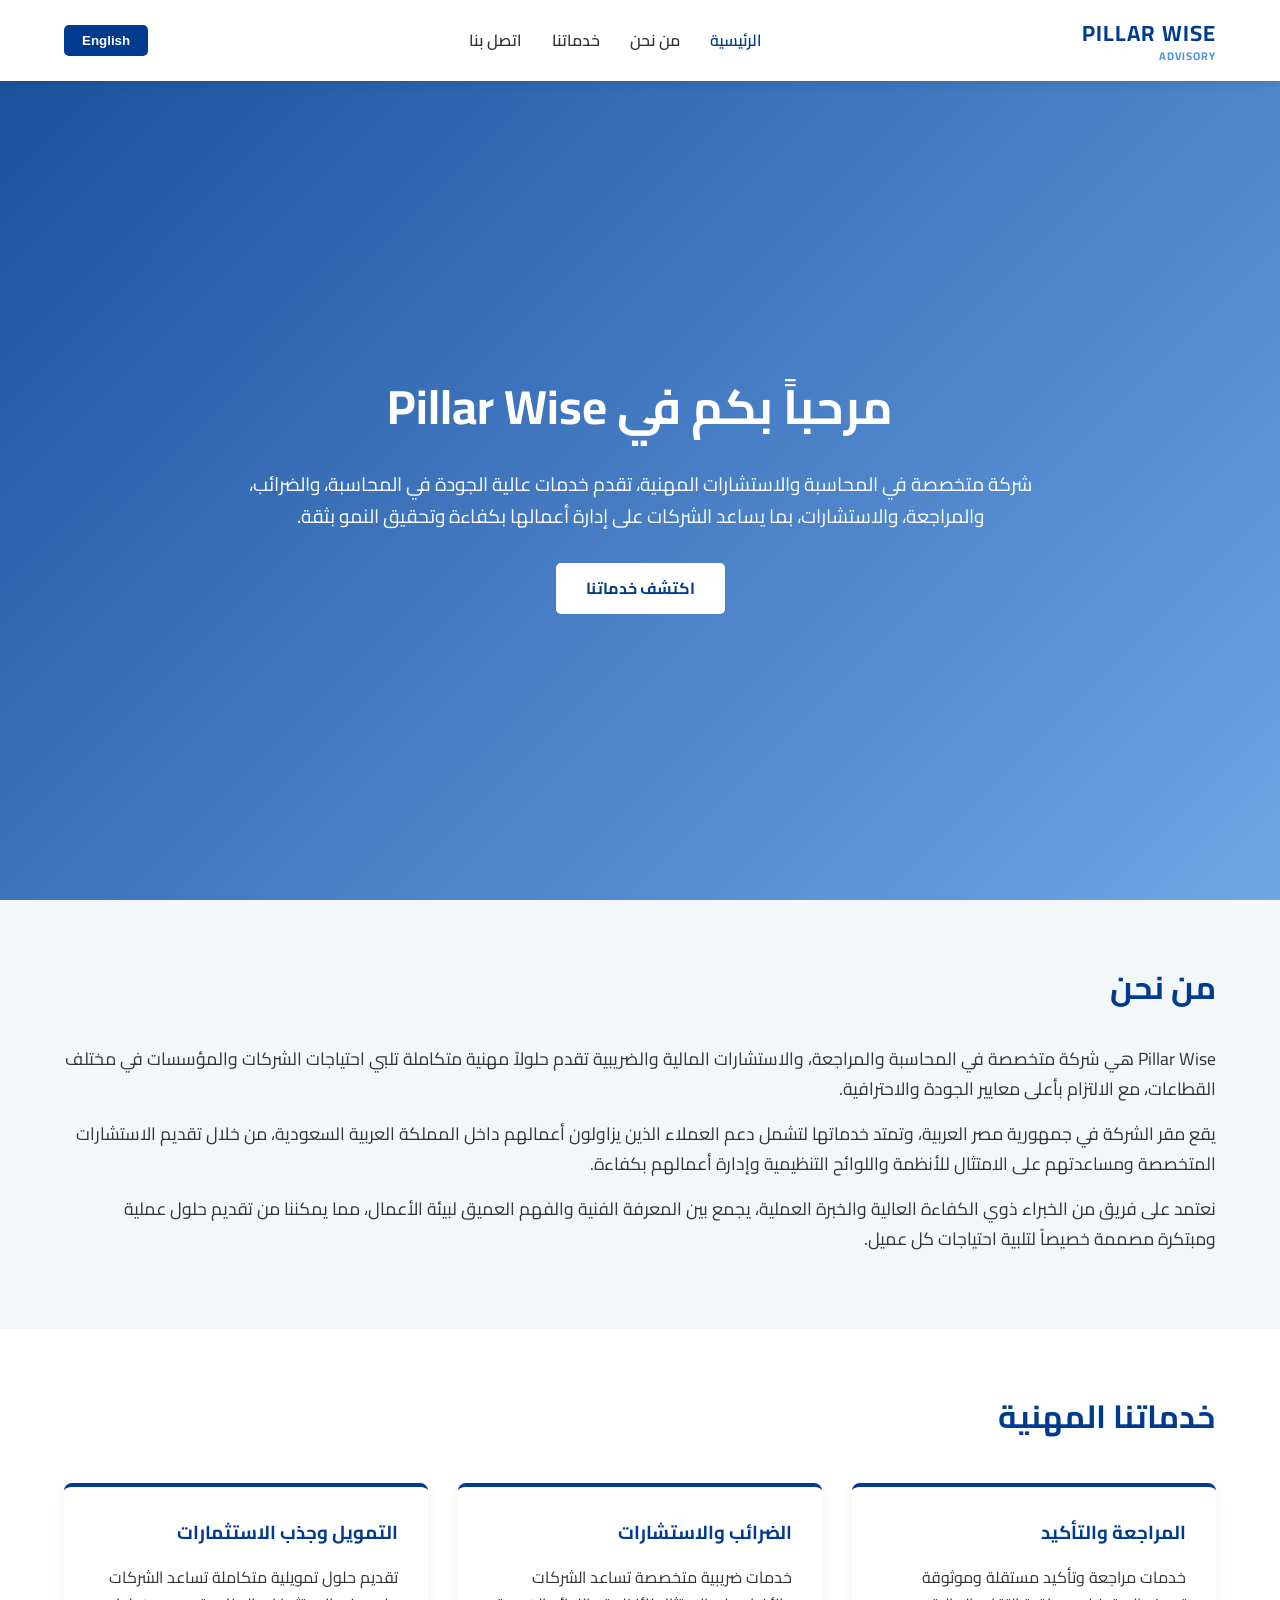
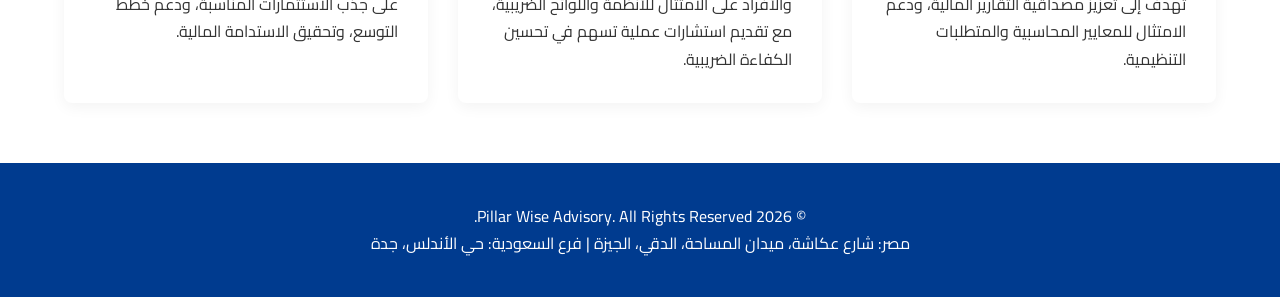
==== index.html @ e8228465 "Initial website upload" ====
<!DOCTYPE html>
<html lang="ar" dir="rtl">
<head>
    <meta charset="UTF-8">
    <meta name="viewport" content="width=device-width, initial-scale=1.0">
    <title>Pillar Wise Advisory</title>
    <link rel="stylesheet" href="style1.css">
    <!-- خطوط جوجل لتحسين المظهر ودعم اللغتين -->
    <link href="https://fonts.googleapis.com/css2?family=Cairo:wght@400;600;700&family=Inter:wght@400;600;700&display=swap" rel="stylesheet">
</head>
<body>

    <!-- الناف بار الثابتة (Fixed Navbar) -->
    <nav class="navbar">
        <div class="nav-container">
            <div class="logo">PILLAR WISE<span>ADVISORY</span></div>
            
            <!-- القائمة الافتراضية (بالعربي) -->
            <ul class="nav-links" id="navLinks">
                <li><a href="#hero" class="active" data-lang-key="nav-home">الرئيسية</a></li>
                <li><a href="#about" data-lang-key="nav-about">من نحن</a></li>
                <li><a href="#services" data-lang-key="nav-services">خدماتنا</a></li>
                <li><a href="#contact" data-lang-key="nav-contact">اتصل بنا</a></li>
            </ul>

            <!-- زرار تغيير اللغة الثابت في الناف بار -->
            <button id="langToggle" class="lang-btn">English</button>
            
            <!-- زر الموبايل منيو -->
            <div class="menu-toggle" id="mobileMenu">
                <span class="bar"></span>
                <span class="bar"></span>
                <span class="bar"></span>
            </div>
        </div>
    </nav>

    <!-- سيكشن الهيرو (الترحيب) -->
    <section id="hero" class="hero-section">
        <div class="container">
            <h1 id="heroTitle">مرحباً بكم في Pillar Wise</h1>
            <p id="heroDesc">شركة متخصصة في المحاسبة والاستشارات المهنية، تقدم خدمات عالية الجودة في المحاسبة، والضرائب، والمراجعة، والاستشارات، بما يساعد الشركات على إدارة أعمالها بكفاءة وتحقيق النمو بثقة.</p>
            <a href="#services" class="cta-btn" id="heroCta">اكتشف خدماتنا</a>
        </div>
    </section>

    <!-- سيكشن من نحن -->
    <section id="about" class="about-section">
        <div class="container">
            <h2 data-lang-key="about-title">من نحن</h2>
            <div class="about-content" id="aboutText">
                <p>Pillar Wise هي شركة متخصصة في المحاسبة والمراجعة، والاستشارات المالية والضريبية تقدم حلولاً مهنية متكاملة تلبي احتياجات الشركات والمؤسسات في مختلف القطاعات، مع الالتزام بأعلى معايير الجودة والاحترافية.</p>
                <p>يقع مقر الشركة في جمهورية مصر العربية، وتمتد خدماتها لتشمل دعم العملاء الذين يزاولون أعمالهم داخل المملكة العربية السعودية، من خلال تقديم الاستشارات المتخصصة ومساعدتهم على الامتثال للأنظمة واللوائح التنظيمية وإدارة أعمالهم بكفاءة.</p>
                <p class="extra-arabic">نعتمد على فريق من الخبراء ذوي الكفاءة العالية والخبرة العملية، يجمع بين المعرفة الفنية والفهم العميق لبيئة الأعمال، مما يمكننا من تقديم حلول عملية ومبتكرة مصممة خصيصاً لتلبية احتياجات كل عميل.</p>
            </div>
        </div>
    </section>

    <!-- سيكشن الخدمات -->
    <section id="services" class="services-section">
        <div class="container">
            <h2 data-lang-key="services-title">خدماتنا المهنية</h2>
            <div class="services-grid" id="servicesGrid">
                <!-- كارت 1 -->
                <div class="service-card">
                    <h3 data-lang-key="s1-title">المراجعة والتأكيد</h3>
                    <p data-lang-key="s1-desc">خدمات مراجعة وتأكيد مستقلة وموثوقة تهدف إلى تعزيز مصداقية التقارير المالية، ودعم الامتثال للمعايير المحاسبية والمتطلبات التنظيمية.</p>
                </div>
                <!-- كارت 2 -->
                <div class="service-card">
                    <h3 data-lang-key="s2-title">الضرائب والاستشارات</h3>
                    <p data-lang-key="s2-desc">خدمات ضريبية متخصصة تساعد الشركات والأفراد على الامتثال للأنظمة واللوائح الضريبية، مع تقديم استشارات عملية تسهم في تحسين الكفاءة الضريبية.</p>
                </div>
                <!-- كارت 3 -->
                <div class="service-card">
                    <h3 data-lang-key="s3-title">التمويل وجذب الاستثمارات</h3>
                    <p data-lang-key="s3-desc">تقديم حلول تمويلية متكاملة تساعد الشركات على جذب الاستثمارات المناسبة، ودعم خطط التوسع، وتحقيق الاستدامة المالية.</p>
                </div>
            </div>
        </div>
    </section>

    <!-- سيكشن الاتصال (الفوتر) -->
    <footer id="contact">
        <div class="container footer-container">
            <p>© 2026 Pillar Wise Advisory. All Rights Reserved.</p>
            <p id="footerContact">مصر: شارع عكاشة، ميدان المساحة، الدقي، الجيزة | فرع السعودية: حي الأندلس، جدة</p>
        </div>
    </footer>

    <script src="script.js"></script>
</body>
</html>
---- style1.css ----
/* إعدادات المتغيرات العامة والألوان المستوحاة من الـ PDF */
:root {
    --primary-color: #003B8F;     /* الأزرق الداكن الأساسي */
    --accent-color: #4A90E2;      /* الأزرق السماوي للمؤثرات والروابط */
    --bg-light: #F4F7FA;          /* لون الخلفية المريح للعين */
    --text-dark: #333333;         /* لون النصوص الأساسية */
    --text-white: #FFFFFF;
    --font-ar: 'Cairo', sans-serif;
    --font-en: 'Inter', sans-serif;
    --transition: all 0.3s ease;
}

* {
    margin: 0;
    padding: 0;
    box-sizing: border-box;
}

html {
    scroll-behavior: smooth;
}

body {
    font-family: var(--font-ar);
    color: var(--text-dark);
    background-color: #ffffff;
    line-height: 1.7;
}

/* التوجيه اللغوي الافتراضي */
html[dir="rtl"] body { font-family: var(--font-ar); }
html[dir="ltr"] body { font-family: var(--font-en); }

.container {
    width: 90%;
    max-width: 1200px;
    margin: 0 auto;
    padding: 60px 0;
}

/* الناف بار الثابتة (Fixed Navbar) */
.navbar {
    position: fixed;
    top: 0;
    left: 0;
    width: 100%;
    background-color: var(--text-white);
    box-shadow: 0 2px 10px rgba(0,0,0,0.1);
    z-index: 1000;
    padding: 15px 0;
}

.nav-container {
    display: flex;
    justify-content: space-between;
    align-items: center;
    width: 90%;
    max-width: 1200px;
    margin: 0 auto;
}

.logo {
    font-weight: 700;
    color: var(--primary-color);
    font-size: 22px;
    letter-spacing: 1px;
}

.logo span {
    display: block;
    font-size: 11px;
    color: var(--accent-color);
    margin-top: -5px;
}

.nav-links {
    display: flex;
    list-style: none;
    gap: 30px;
}

.nav-links a {
    text-decoration: none;
    color: var(--text-dark);
    font-weight: 600;
    transition: var(--transition);
}

.nav-links a:hover, .nav-links a.active {
    color: var(--primary-color);
}

/* زرار تغيير اللغة الثابت */
.lang-btn {
    background-color: var(--primary-color);
    color: var(--text-white);
    border: none;
    padding: 8px 18px;
    border-radius: 5px;
    cursor: pointer;
    font-weight: 600;
    transition: var(--transition);
}

.lang-btn:hover {
    background-color: var(--accent-color);
}

/* سيكشن الهيرو */
.hero-section {
    background: linear-gradient(135deg, rgba(0,59,143,0.9) 0%, rgba(74,144,226,0.8) 100%), url('https://images.unsplash.com/photo-1486406146926-c627a92ad1ab?q=80&w=1200') no-repeat center center/cover;
    height: 100vh;
    display: flex;
    align-items: center;
    color: var(--text-white);
    text-align: center;
    padding-top: 80px;
}

.hero-section h1 {
    font-size: 3rem;
    margin-bottom: 20px;
    font-weight: 700;
}

.hero-section p {
    font-size: 1.2rem;
    max-width: 800px;
    margin: 0 auto 30px auto;
}

.cta-btn {
    background-color: var(--text-white);
    color: var(--primary-color);
    padding: 12px 30px;
    text-decoration: none;
    border-radius: 5px;
    font-weight: 700;
    transition: var(--transition);
    display: inline-block;
}

.cta-btn:hover {
    background-color: var(--primary-color);
    color: var(--text-white);
}

/* سيكشن من نحن */
.about-section {
    background-color: var(--bg-light);
}

.about-section h2, .services-section h2 {
    font-size: 2rem;
    color: var(--primary-color);
    margin-bottom: 30px;
    position: relative;
}

.about-content p {
    margin-bottom: 15px;
    font-size: 1.1rem;
}

/* سيكشن الخدمات */
.services-grid {
    display: grid;
    grid-template-columns: repeat(auto-fit, minmax(300px, 1fr));
    gap: 30px;
    margin-top: 40px;
}

.service-card {
    background: var(--text-white);
    padding: 30px;
    border-radius: 8px;
    box-shadow: 0 4px 15px rgba(0,0,0,0.05);
    border-top: 4px solid var(--primary-color);
    transition: var(--transition);
}

.service-card:hover {
    transform: translateY(-5px);
}

.service-card h3 {
    margin-bottom: 15px;
    color: var(--primary-color);
}

/* الفوتر */
footer {
    background-color: var(--primary-color);
    color: var(--text-white);
    text-align: center;
}

.footer-container {
    padding: 40px 0;
}

/* الموبايل منيو وتجاوب التصميم (Responsive) */
.menu-toggle {
    display: none;
    flex-direction: column;
    cursor: pointer;
    gap: 5px;
}

.menu-toggle .bar {
    width: 25px;
    height: 3px;
    background-color: var(--primary-color);
    transition: var(--transition);
}

@media (max-width: 768px) {
    .menu-toggle {
        display: flex;
    }

    .nav-links {
        position: absolute;
        top: 70px;
        left: -100%;
        flex-direction: column;
        background-color: var(--text-white);
        width: 100%;
        text-align: center;
        gap: 0;
        transition: 0.4s;
        box-shadow: 0 10px 10px rgba(0,0,0,0.1);
    }

    /* التوجيه للموبايل منيو */
    html[dir="rtl"] .nav-links { left: auto; right: -100%; }
    html[dir="rtl"] .nav-links.active { right: 0; }
    html[dir="ltr"] .nav-links.active { left: 0; }

    .nav-links li {
        width: 100%;
        padding: 20px 0;
        border-bottom: 1px solid #eee;
    }

    .hero-section h1 { font-size: 2rem; }
    .hero-section p { font-size: 1rem; }
}
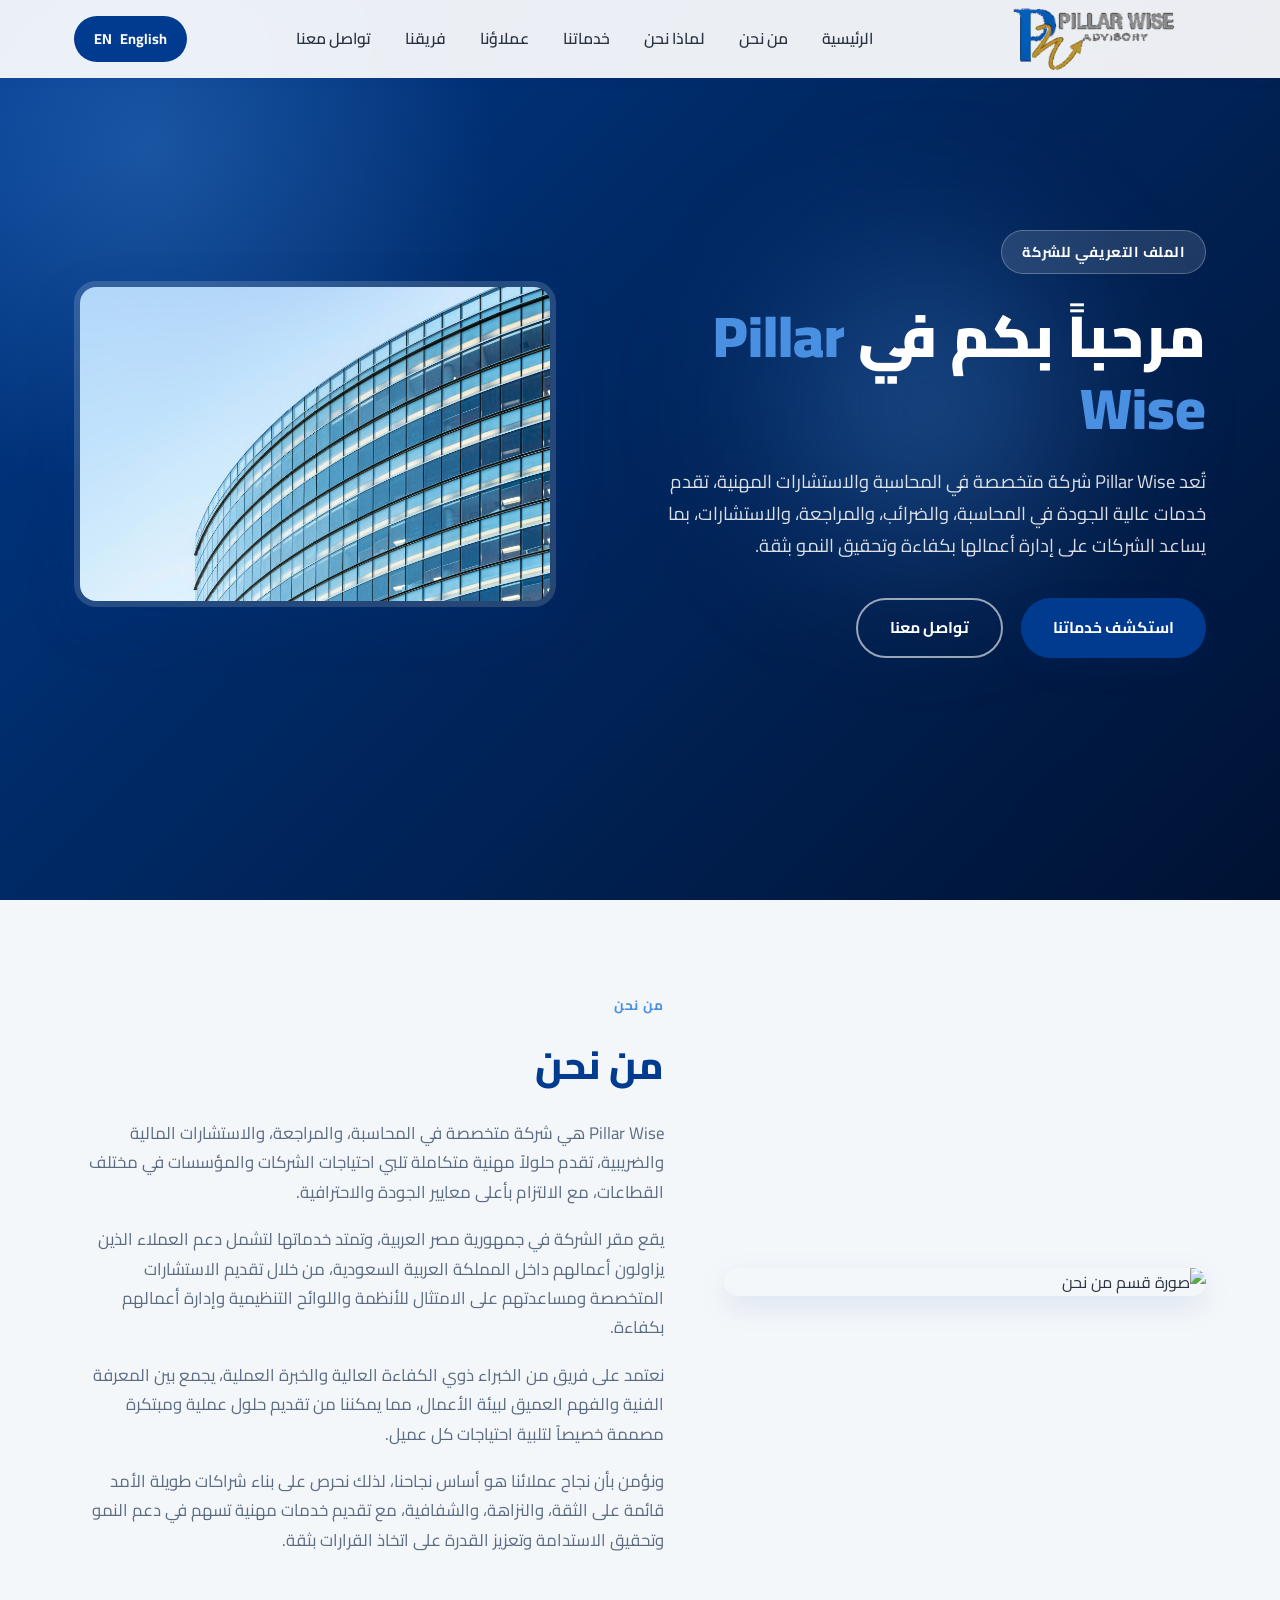
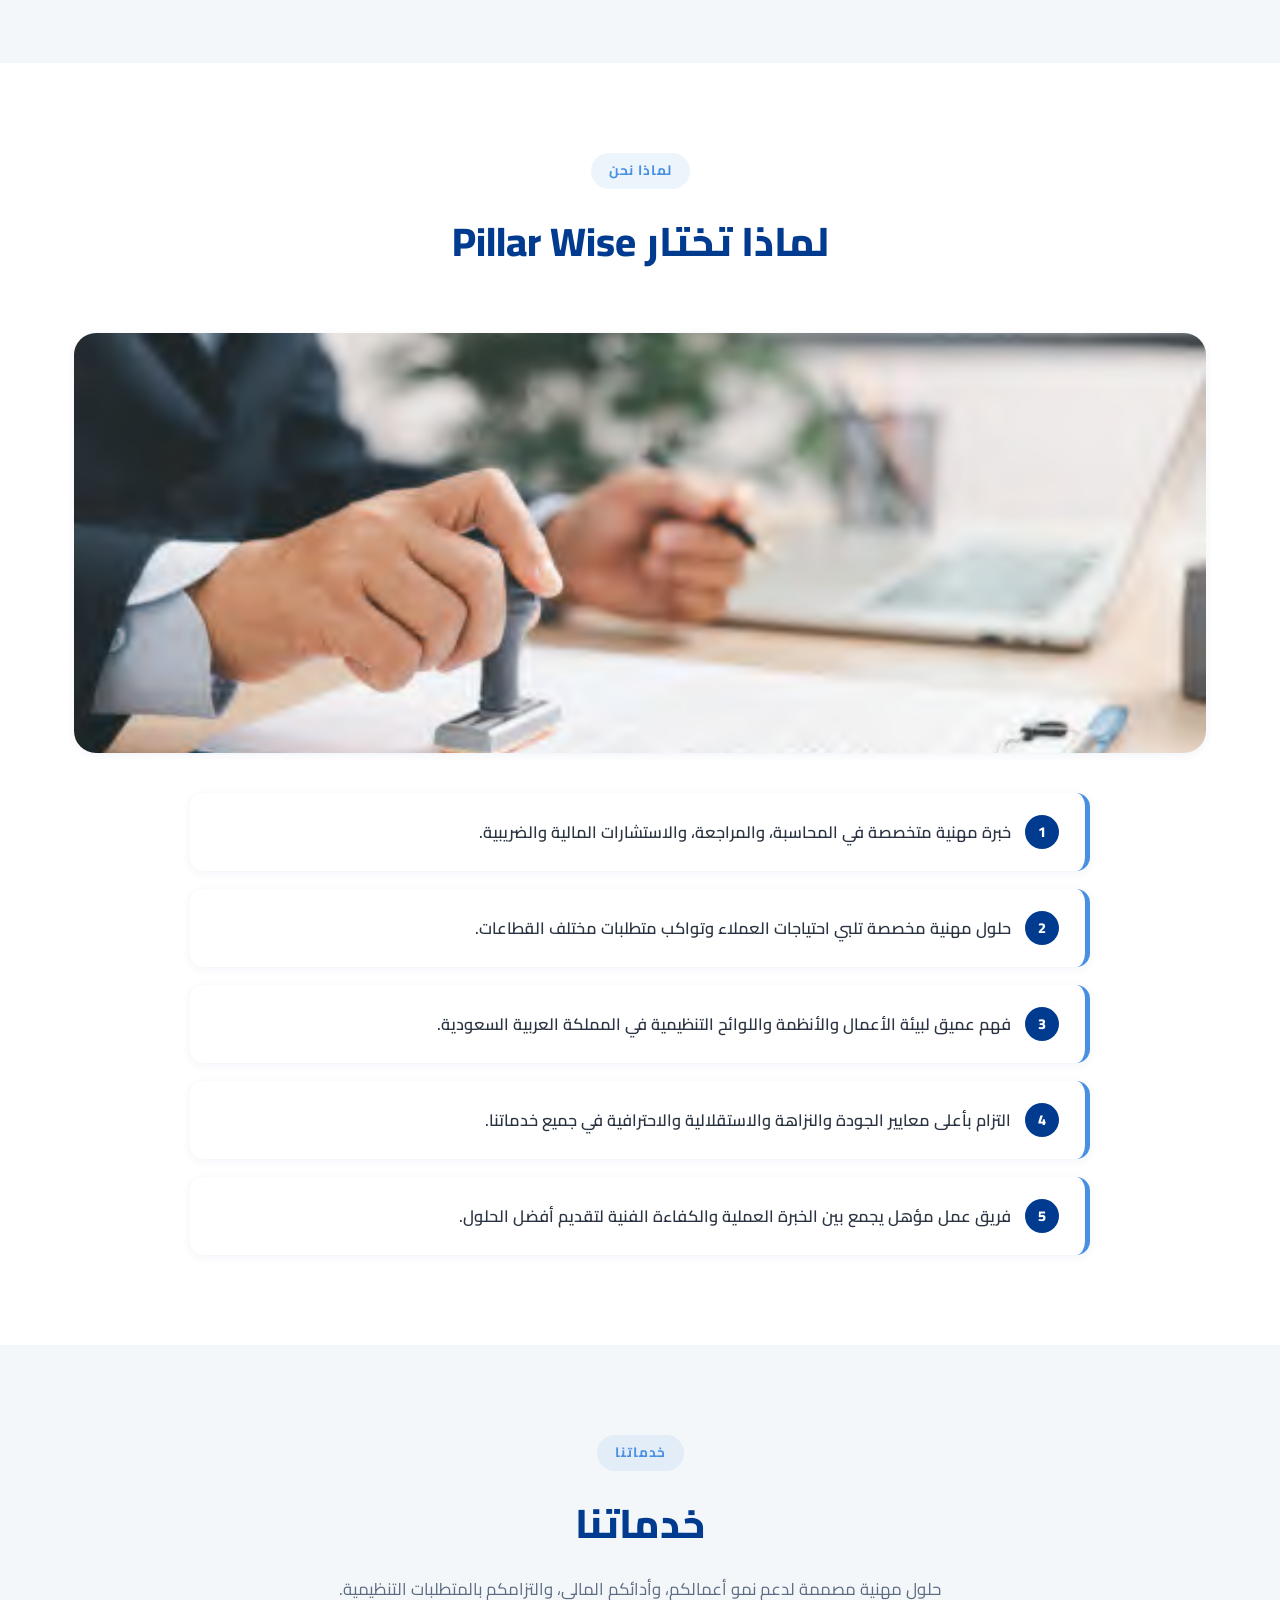
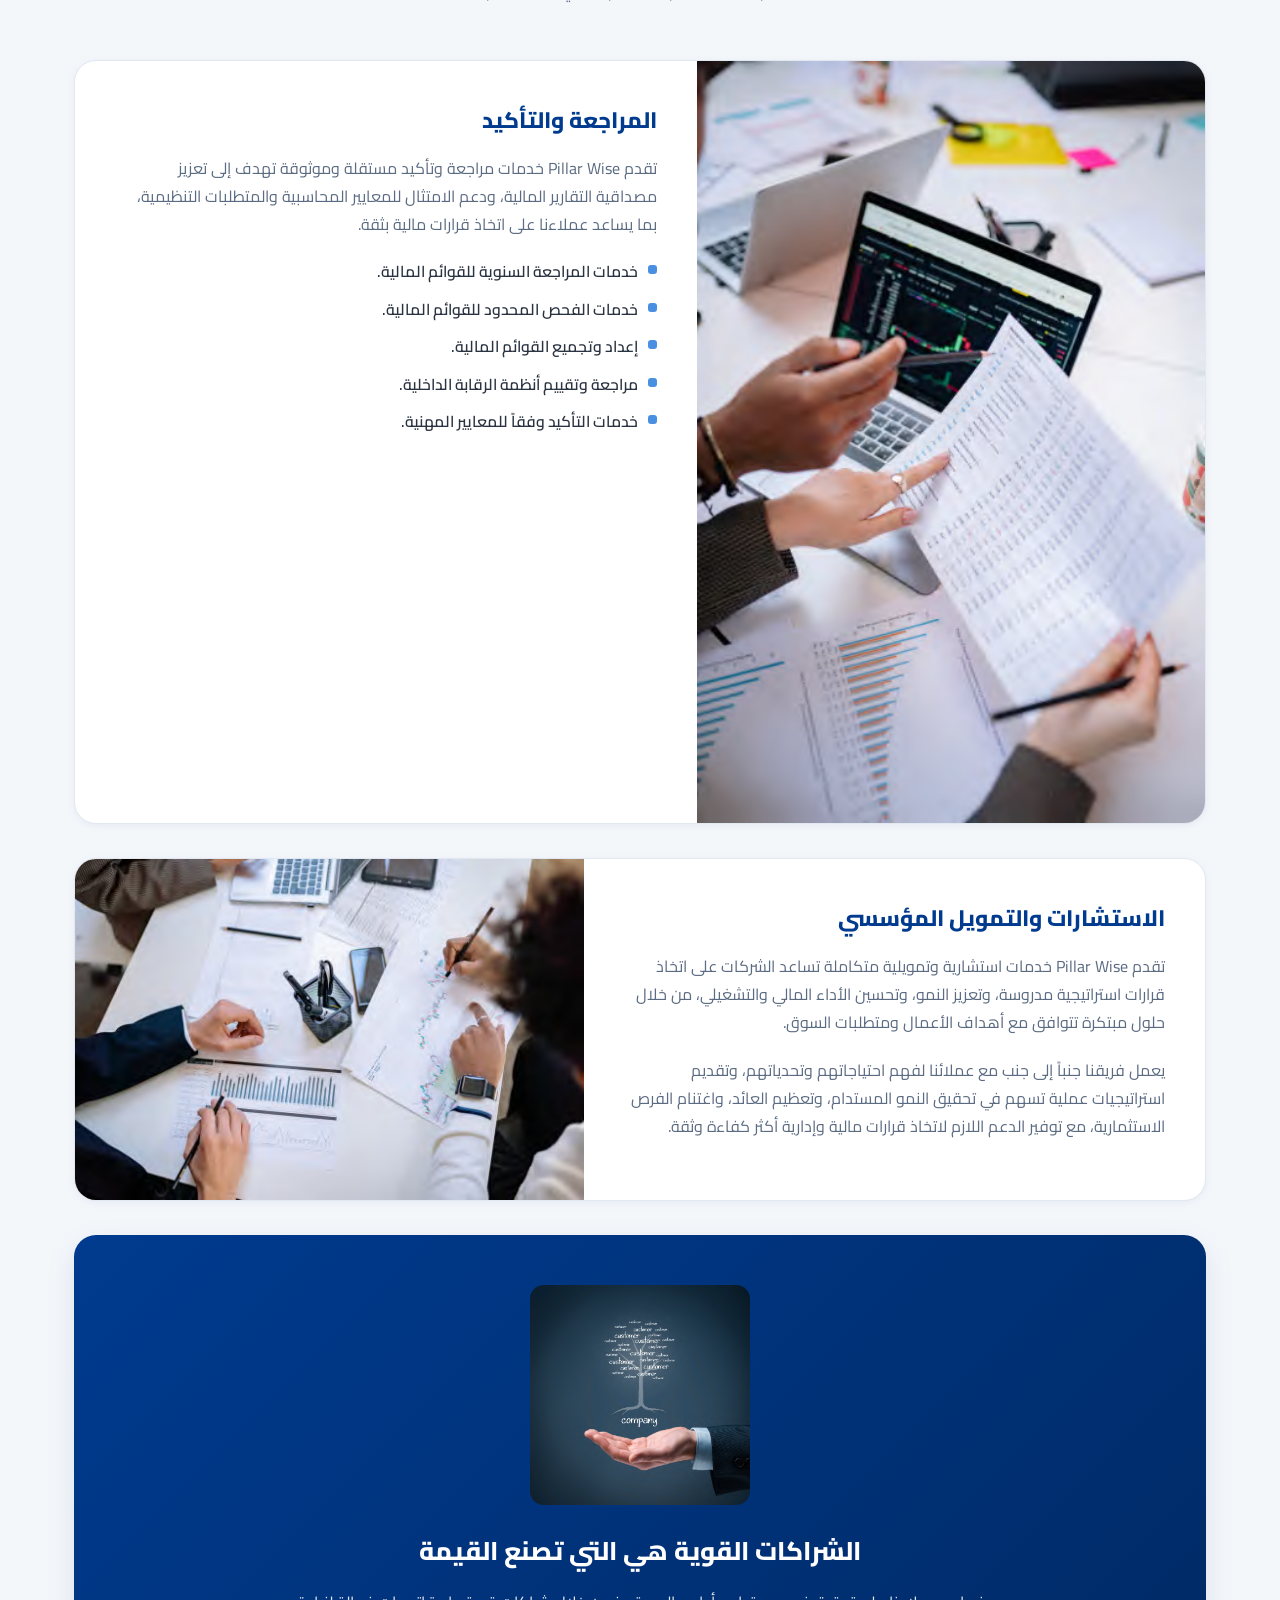
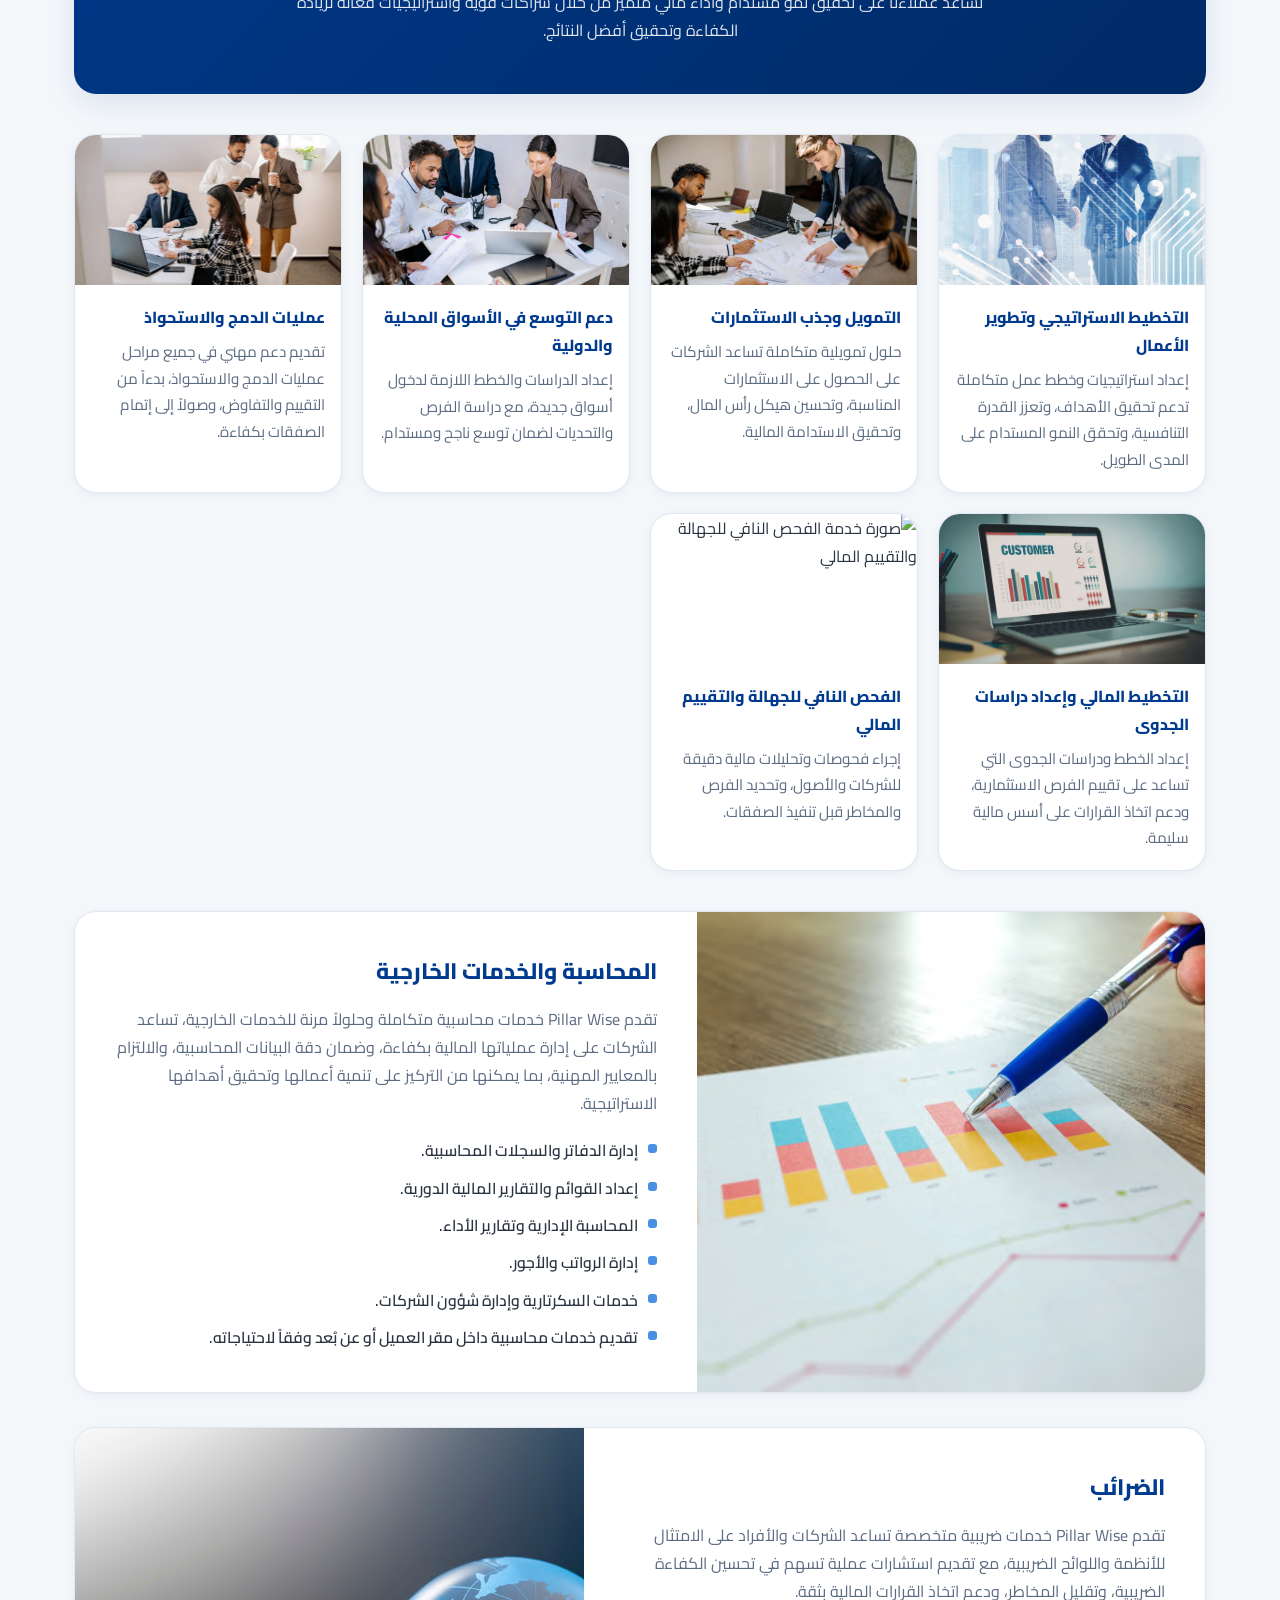
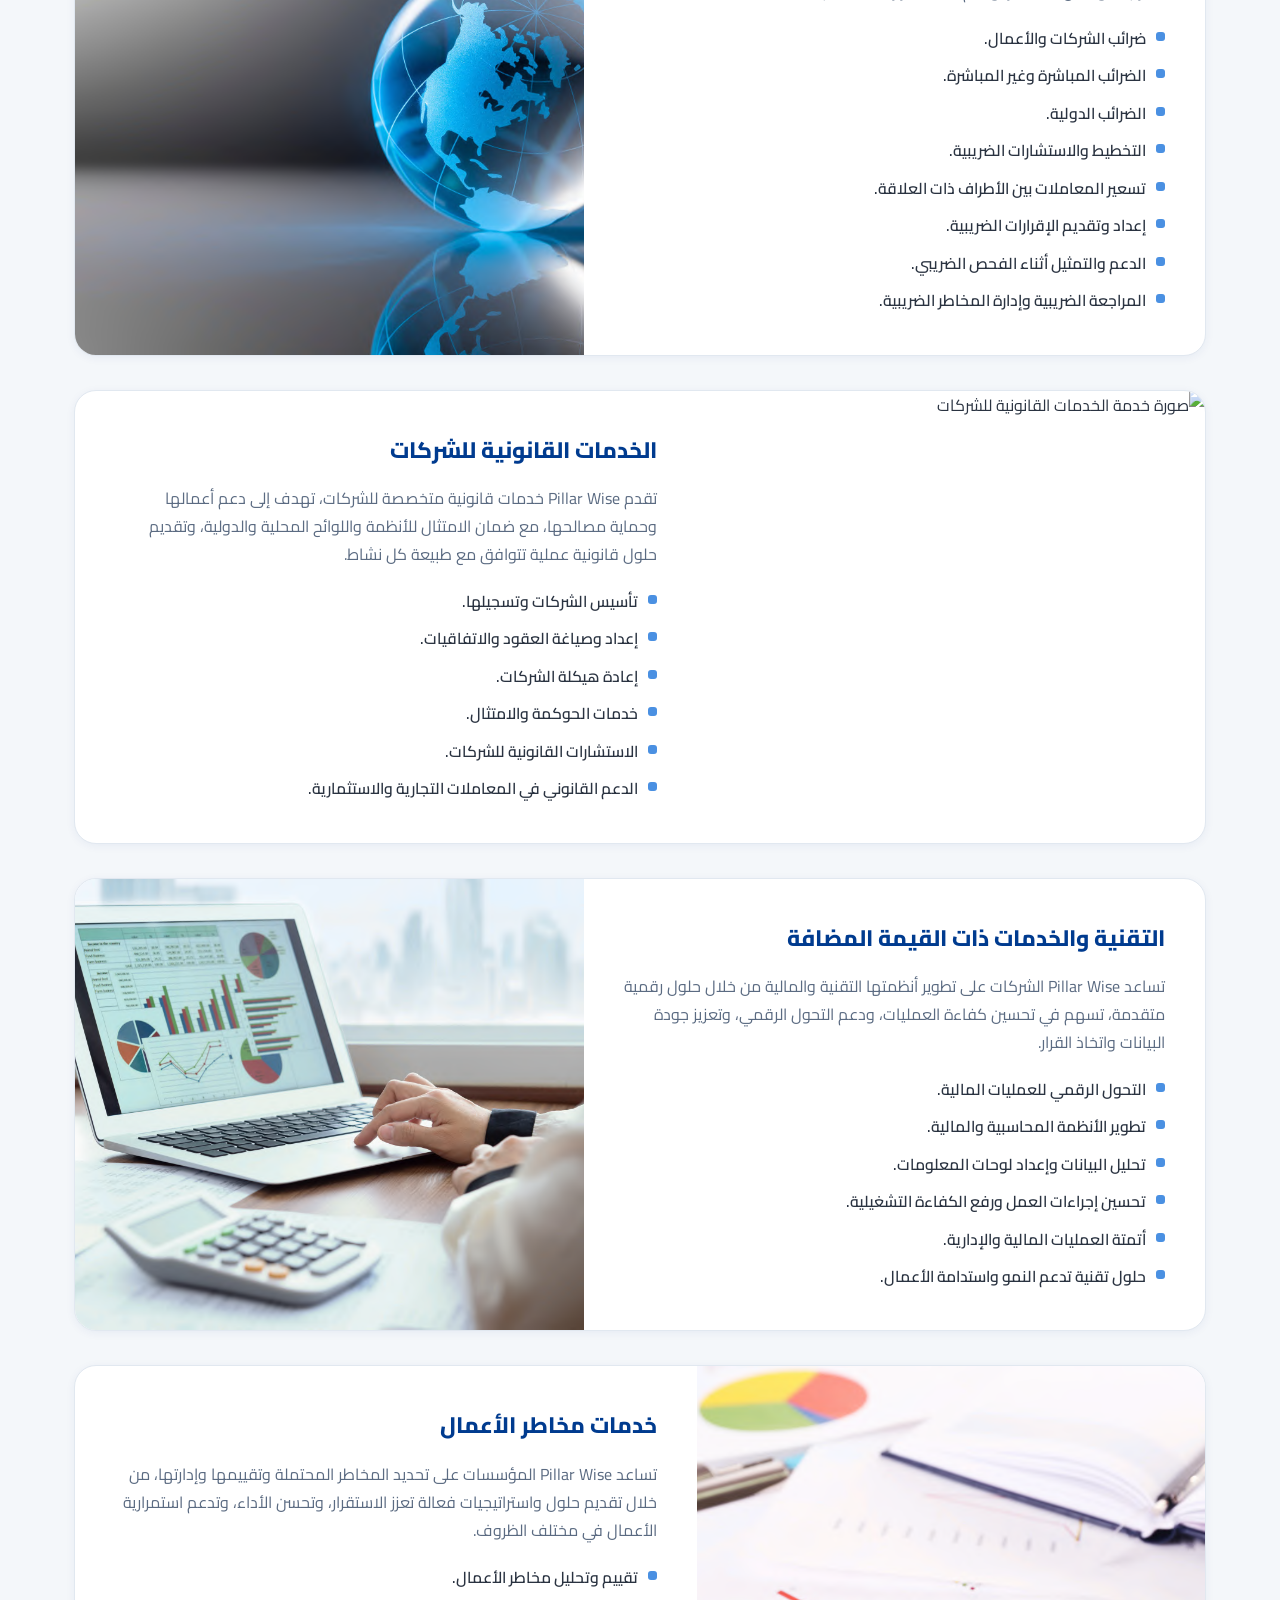
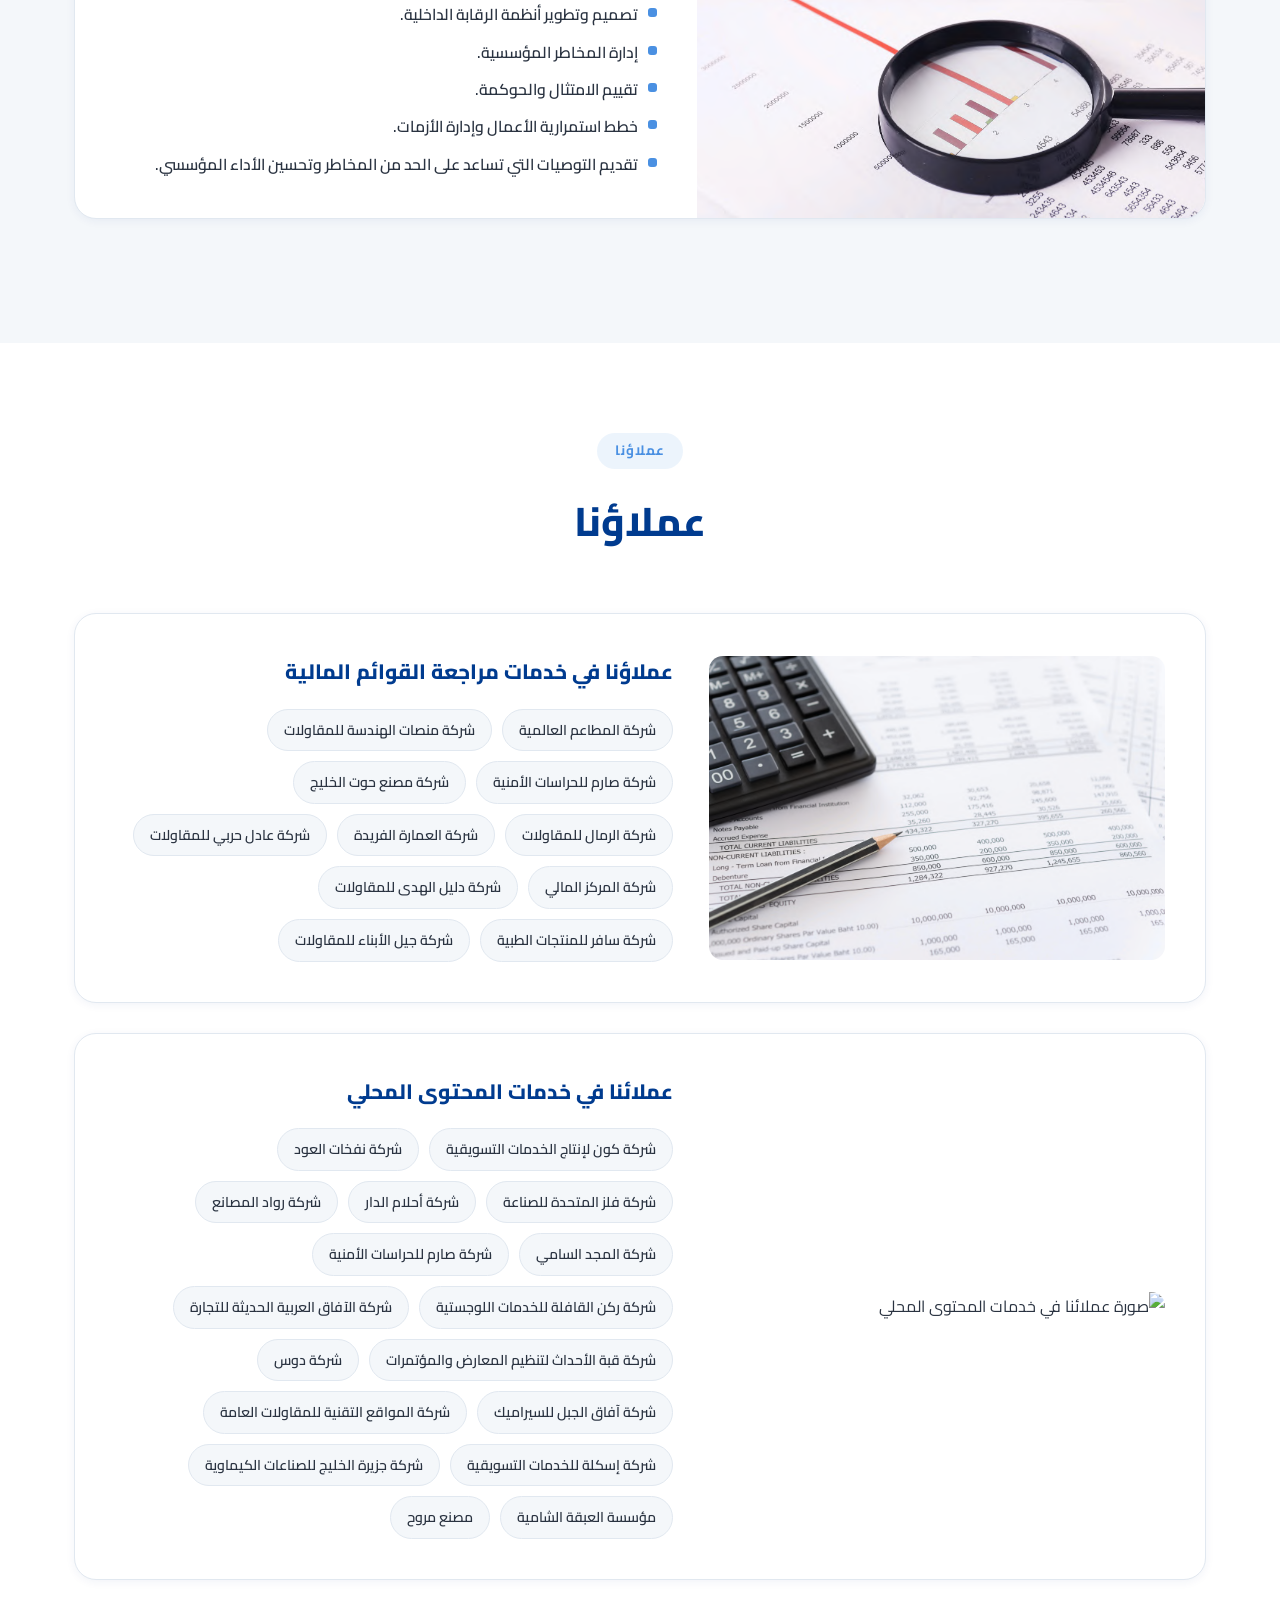
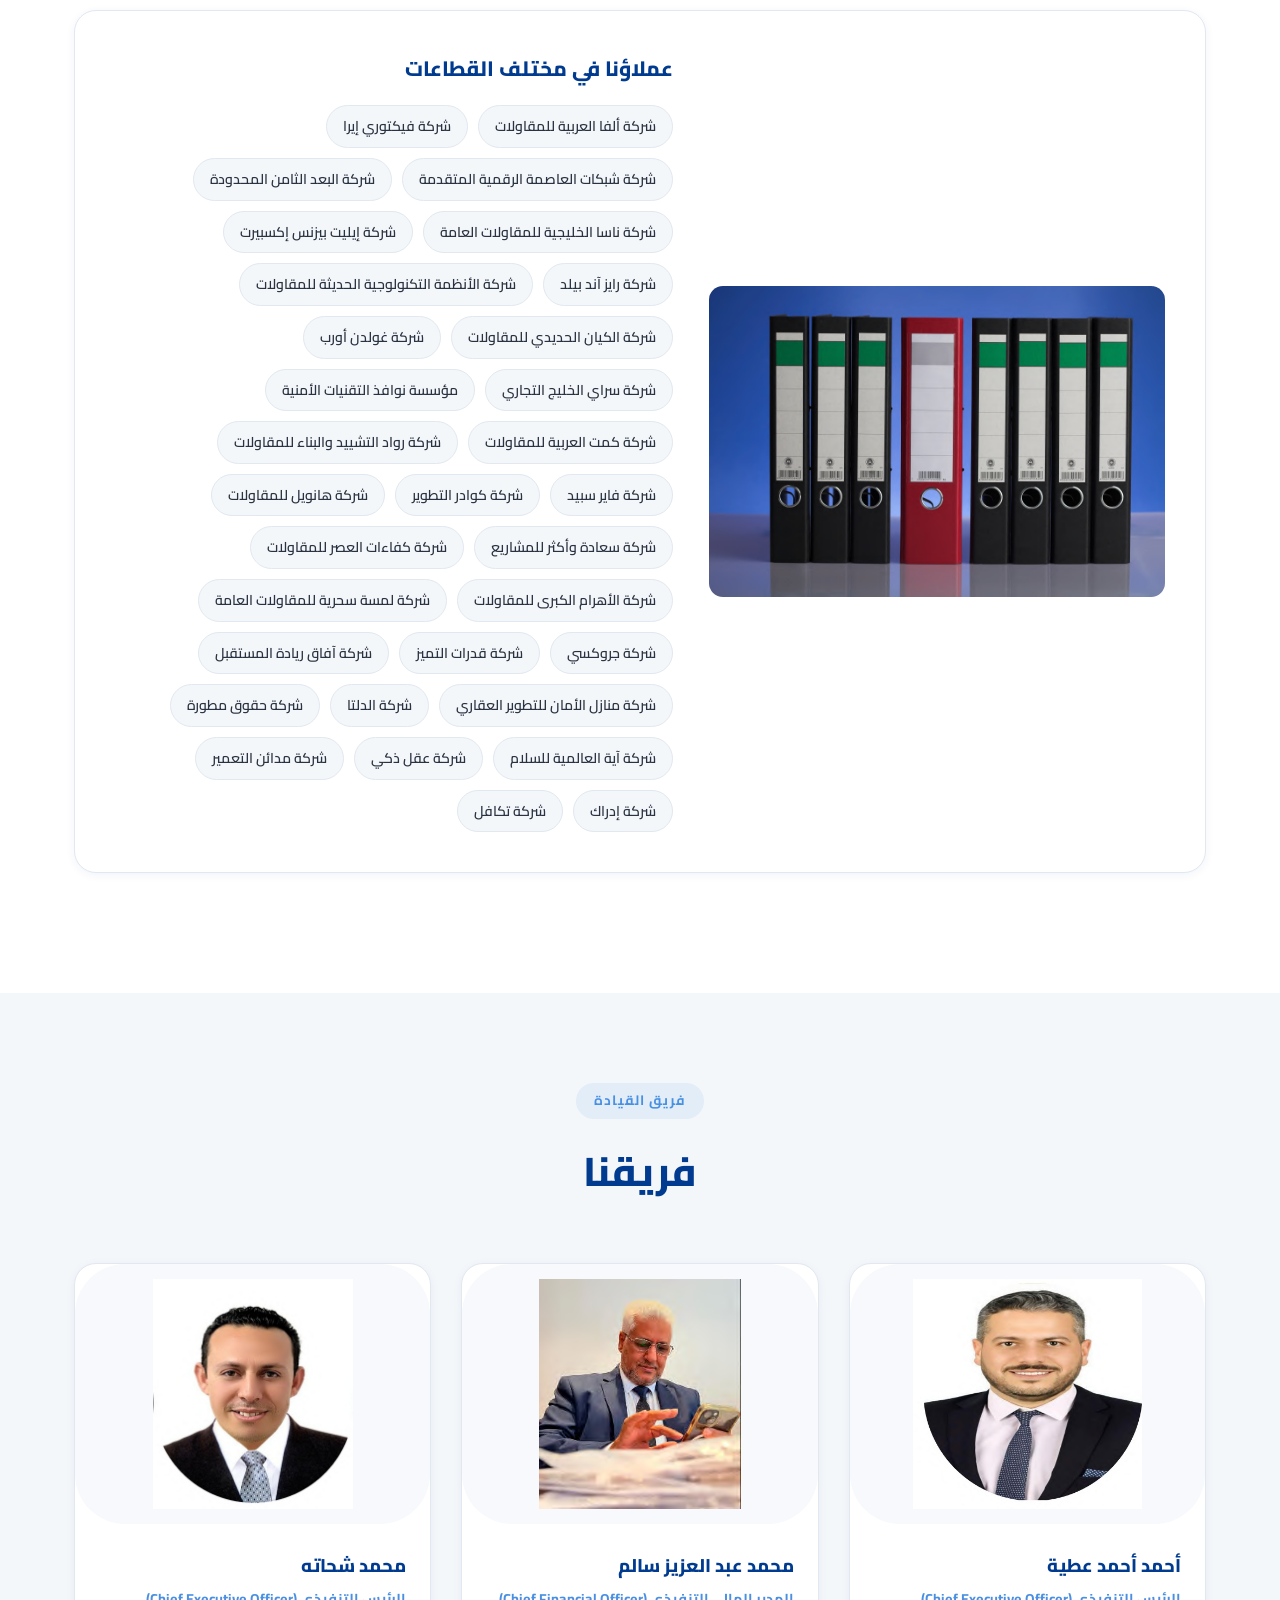
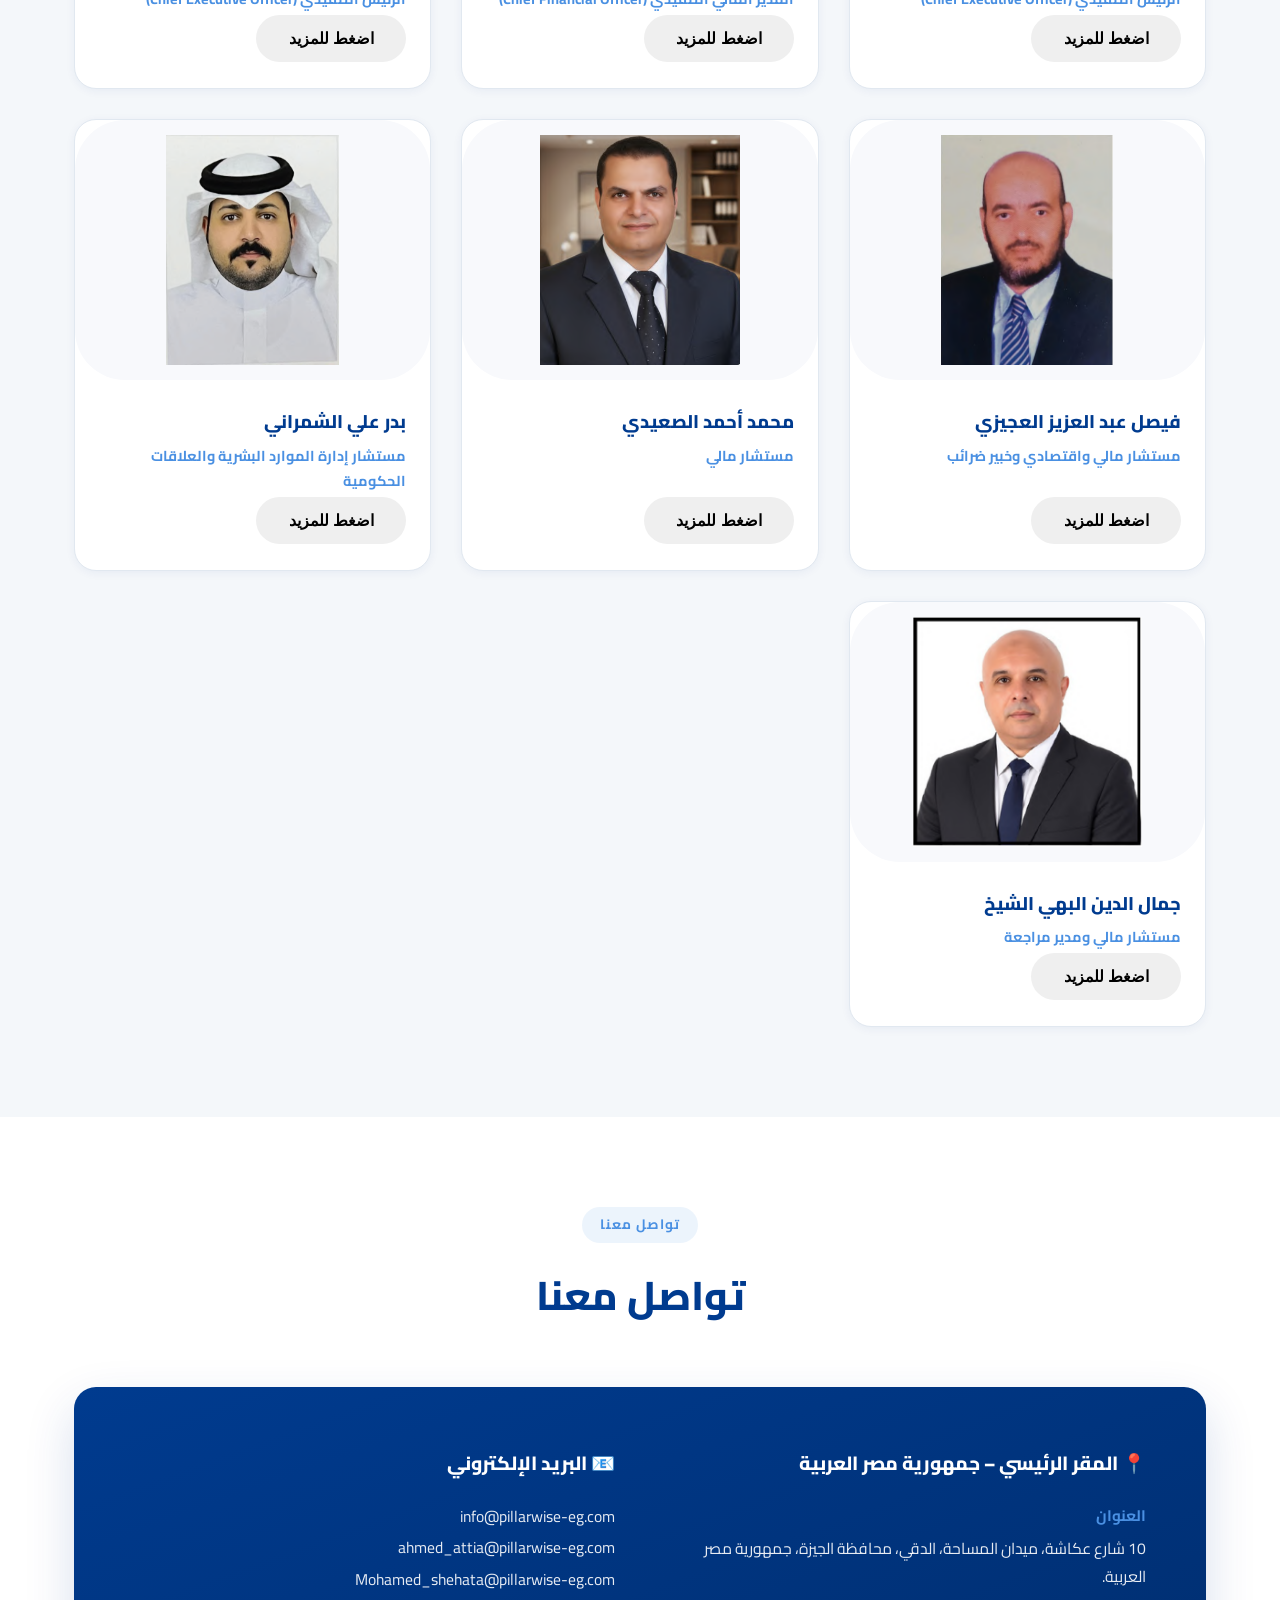
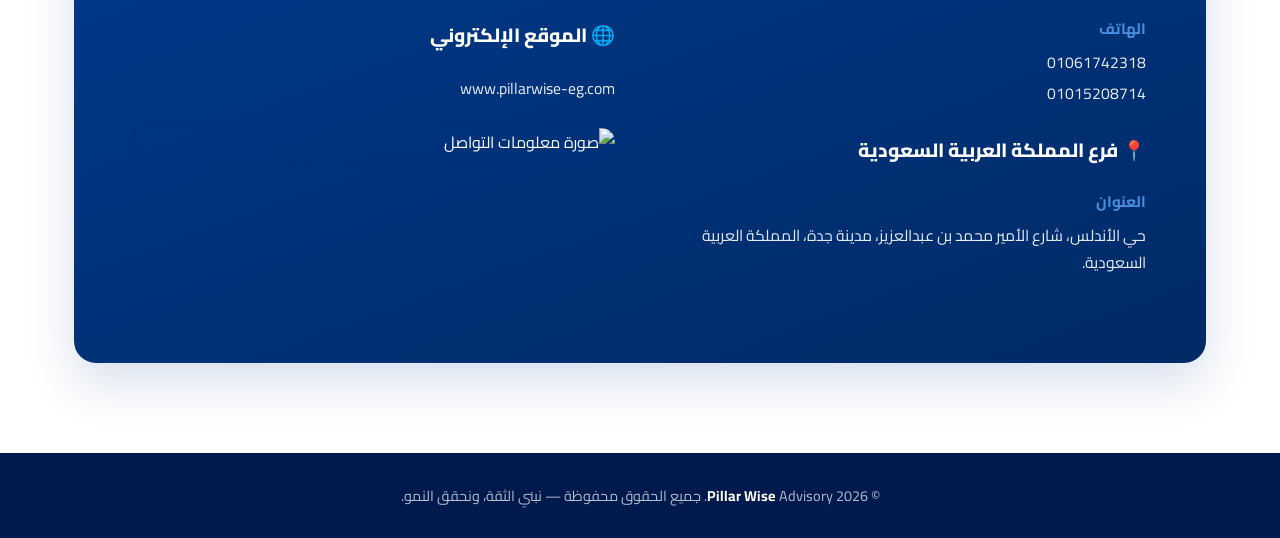
==== commit cb3a64ab: "Set Arabic page as default" ====
--- a/index.html
+++ b/index.html
@@ -1,93 +1,18 @@
 <!DOCTYPE html>
-<html lang="ar" dir="rtl">
+<html lang="ar">
 <head>
     <meta charset="UTF-8">
-    <meta name="viewport" content="width=device-width, initial-scale=1.0">
-    <title>Pillar Wise Advisory</title>
-    <link rel="stylesheet" href="style1.css">
-    <!-- خطوط جوجل لتحسين المظهر ودعم اللغتين -->
-    <link href="https://fonts.googleapis.com/css2?family=Cairo:wght@400;600;700&family=Inter:wght@400;600;700&display=swap" rel="stylesheet">
+    <title>Redirecting...</title>
+
+    <script>
+        window.location.replace("index-ar.html");
+    </script>
+
+    <noscript>
+        <meta http-equiv="refresh" content="0; url=index-ar.html">
+    </noscript>
 </head>
+
 <body>
-
-    <!-- الناف بار الثابتة (Fixed Navbar) -->
-    <nav class="navbar">
-        <div class="nav-container">
-            <div class="logo">PILLAR WISE<span>ADVISORY</span></div>
-            
-            <!-- القائمة الافتراضية (بالعربي) -->
-            <ul class="nav-links" id="navLinks">
-                <li><a href="#hero" class="active" data-lang-key="nav-home">الرئيسية</a></li>
-                <li><a href="#about" data-lang-key="nav-about">من نحن</a></li>
-                <li><a href="#services" data-lang-key="nav-services">خدماتنا</a></li>
-                <li><a href="#contact" data-lang-key="nav-contact">اتصل بنا</a></li>
-            </ul>
-
-            <!-- زرار تغيير اللغة الثابت في الناف بار -->
-            <button id="langToggle" class="lang-btn">English</button>
-            
-            <!-- زر الموبايل منيو -->
-            <div class="menu-toggle" id="mobileMenu">
-                <span class="bar"></span>
-                <span class="bar"></span>
-                <span class="bar"></span>
-            </div>
-        </div>
-    </nav>
-
-    <!-- سيكشن الهيرو (الترحيب) -->
-    <section id="hero" class="hero-section">
-        <div class="container">
-            <h1 id="heroTitle">مرحباً بكم في Pillar Wise</h1>
-            <p id="heroDesc">شركة متخصصة في المحاسبة والاستشارات المهنية، تقدم خدمات عالية الجودة في المحاسبة، والضرائب، والمراجعة، والاستشارات، بما يساعد الشركات على إدارة أعمالها بكفاءة وتحقيق النمو بثقة.</p>
-            <a href="#services" class="cta-btn" id="heroCta">اكتشف خدماتنا</a>
-        </div>
-    </section>
-
-    <!-- سيكشن من نحن -->
-    <section id="about" class="about-section">
-        <div class="container">
-            <h2 data-lang-key="about-title">من نحن</h2>
-            <div class="about-content" id="aboutText">
-                <p>Pillar Wise هي شركة متخصصة في المحاسبة والمراجعة، والاستشارات المالية والضريبية تقدم حلولاً مهنية متكاملة تلبي احتياجات الشركات والمؤسسات في مختلف القطاعات، مع الالتزام بأعلى معايير الجودة والاحترافية.</p>
-                <p>يقع مقر الشركة في جمهورية مصر العربية، وتمتد خدماتها لتشمل دعم العملاء الذين يزاولون أعمالهم داخل المملكة العربية السعودية، من خلال تقديم الاستشارات المتخصصة ومساعدتهم على الامتثال للأنظمة واللوائح التنظيمية وإدارة أعمالهم بكفاءة.</p>
-                <p class="extra-arabic">نعتمد على فريق من الخبراء ذوي الكفاءة العالية والخبرة العملية، يجمع بين المعرفة الفنية والفهم العميق لبيئة الأعمال، مما يمكننا من تقديم حلول عملية ومبتكرة مصممة خصيصاً لتلبية احتياجات كل عميل.</p>
-            </div>
-        </div>
-    </section>
-
-    <!-- سيكشن الخدمات -->
-    <section id="services" class="services-section">
-        <div class="container">
-            <h2 data-lang-key="services-title">خدماتنا المهنية</h2>
-            <div class="services-grid" id="servicesGrid">
-                <!-- كارت 1 -->
-                <div class="service-card">
-                    <h3 data-lang-key="s1-title">المراجعة والتأكيد</h3>
-                    <p data-lang-key="s1-desc">خدمات مراجعة وتأكيد مستقلة وموثوقة تهدف إلى تعزيز مصداقية التقارير المالية، ودعم الامتثال للمعايير المحاسبية والمتطلبات التنظيمية.</p>
-                </div>
-                <!-- كارت 2 -->
-                <div class="service-card">
-                    <h3 data-lang-key="s2-title">الضرائب والاستشارات</h3>
-                    <p data-lang-key="s2-desc">خدمات ضريبية متخصصة تساعد الشركات والأفراد على الامتثال للأنظمة واللوائح الضريبية، مع تقديم استشارات عملية تسهم في تحسين الكفاءة الضريبية.</p>
-                </div>
-                <!-- كارت 3 -->
-                <div class="service-card">
-                    <h3 data-lang-key="s3-title">التمويل وجذب الاستثمارات</h3>
-                    <p data-lang-key="s3-desc">تقديم حلول تمويلية متكاملة تساعد الشركات على جذب الاستثمارات المناسبة، ودعم خطط التوسع، وتحقيق الاستدامة المالية.</p>
-                </div>
-            </div>
-        </div>
-    </section>
-
-    <!-- سيكشن الاتصال (الفوتر) -->
-    <footer id="contact">
-        <div class="container footer-container">
-            <p>© 2026 Pillar Wise Advisory. All Rights Reserved.</p>
-            <p id="footerContact">مصر: شارع عكاشة، ميدان المساحة، الدقي، الجيزة | فرع السعودية: حي الأندلس، جدة</p>
-        </div>
-    </footer>
-
-    <script src="script.js"></script>
 </body>
 </html>
